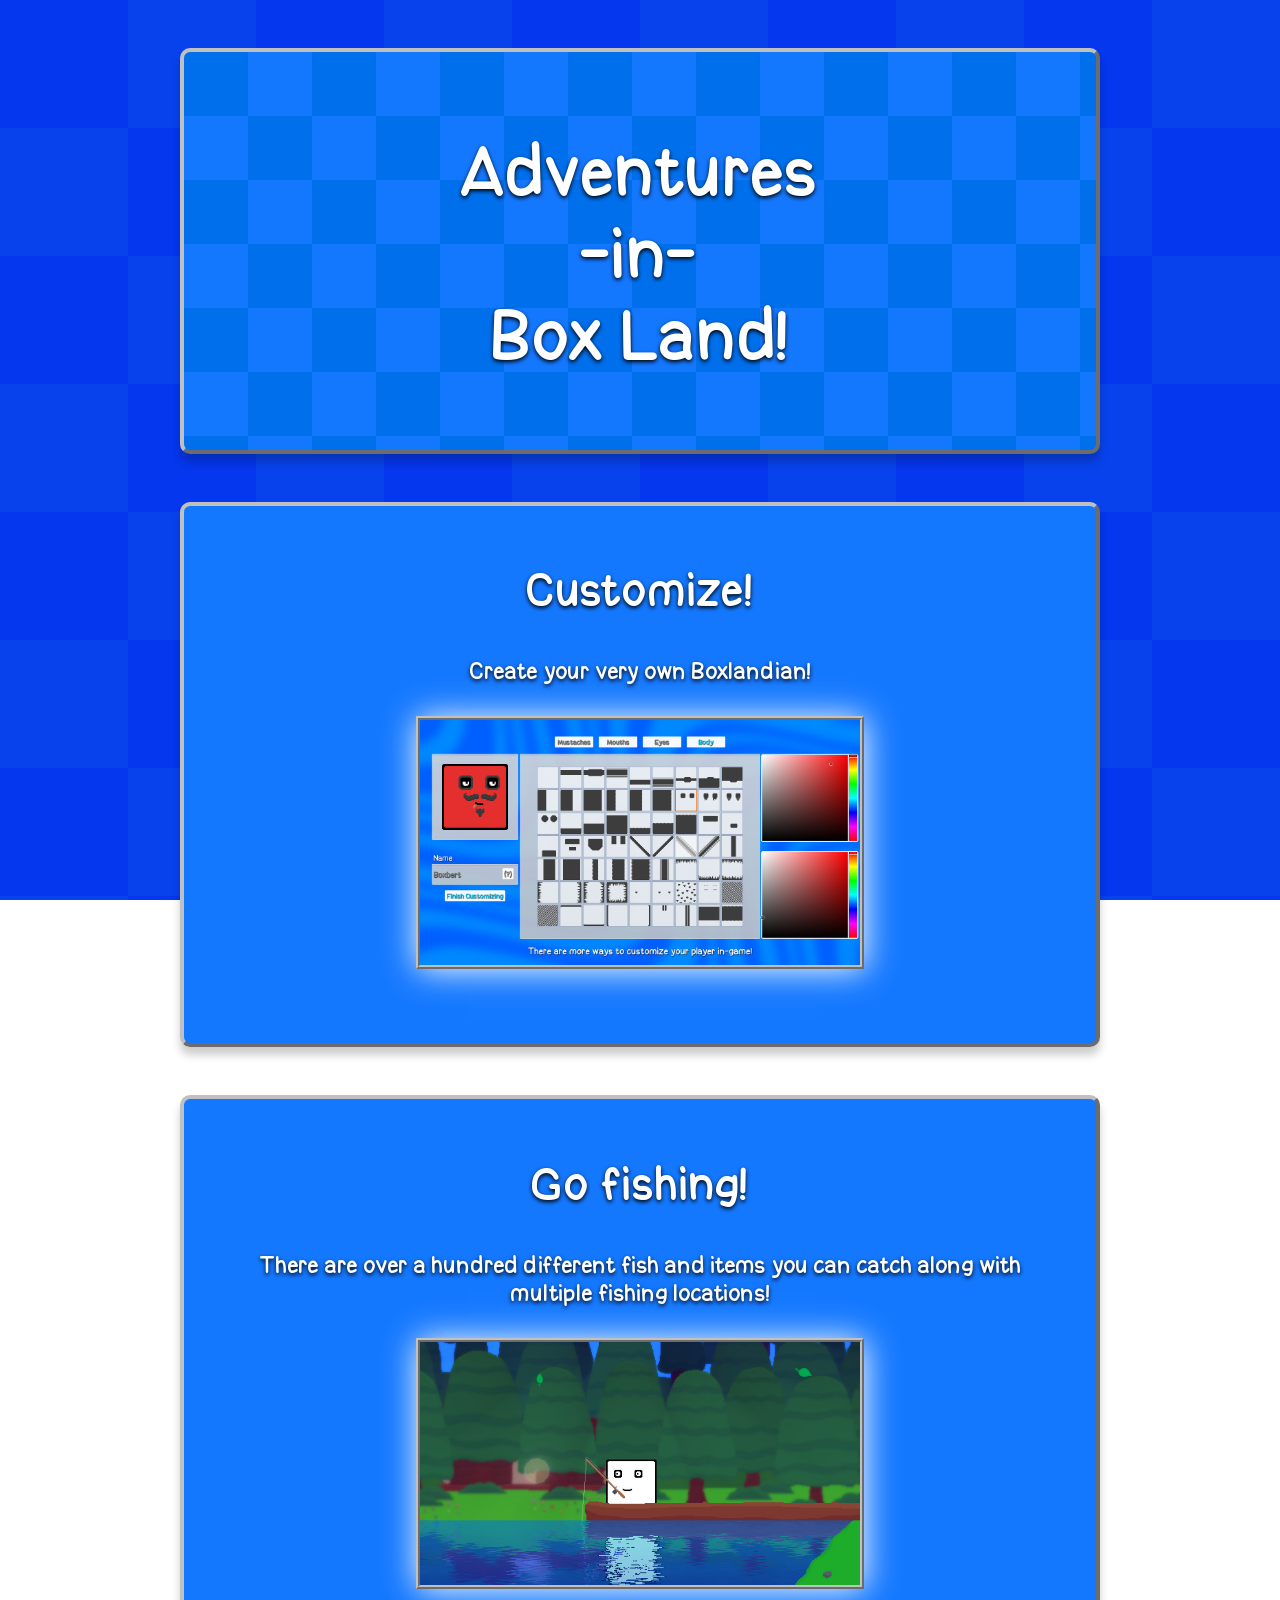
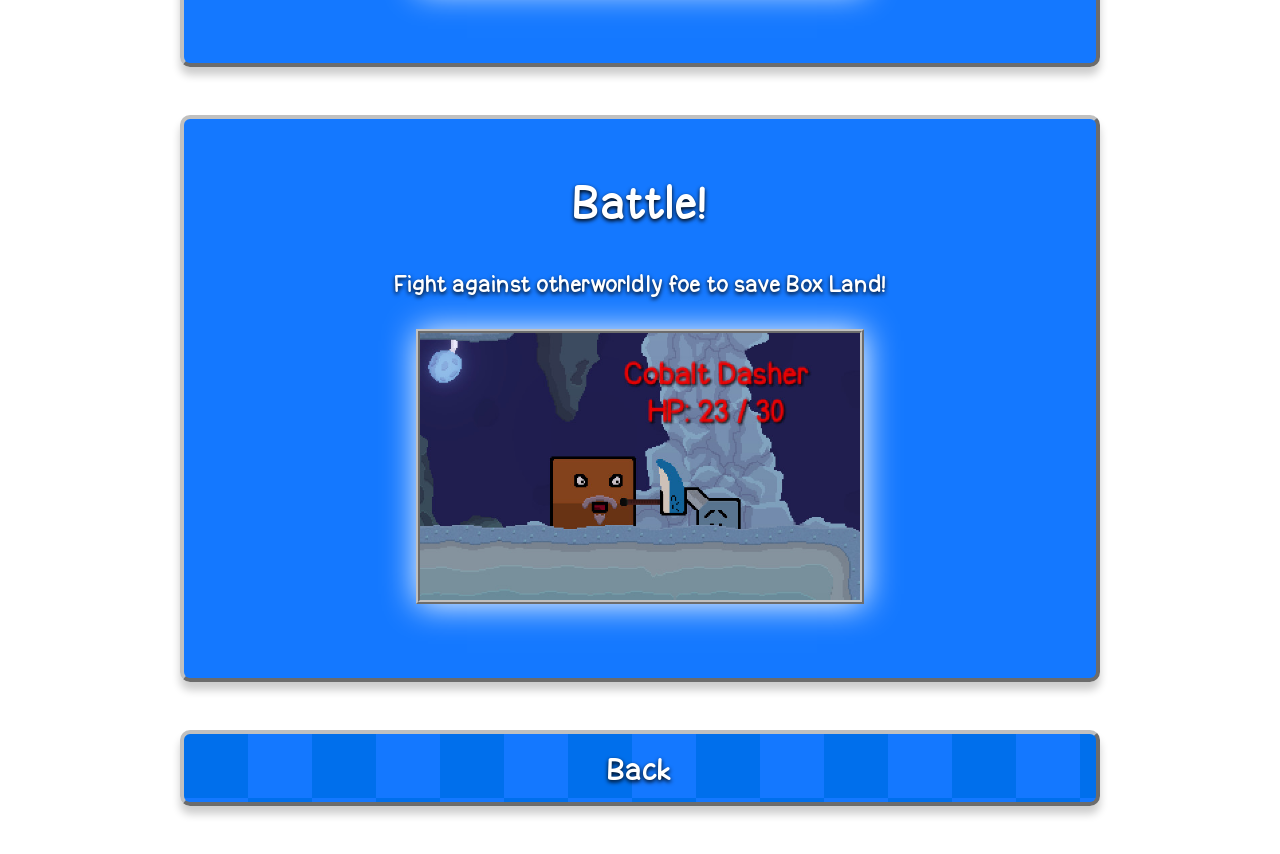
==== adventuresinboxland.html @ 68fc16ca "Initial game preview" ====
<!DOCTYPE html>
<html lang="en">

<head>
<meta charset="UTF-8">
<meta name="viewport" content="width=device-width, initial-scale=1.0">
<title>Adventures in Box Land!</title>
<link rel="stylesheet" href="css/styles.css">

</head>

<body>
<main>

<!-- Main header section -->
<section class="headerbox">
<h1>Adventures<br>-in-<br>Box Land!</h1>
</section>

<!-- List of features -->
<section class="gamebox">
<h2>Customize!</h2>
<h4>Create your very own Boxlandian!</h4>
<div class="align_center">
<img src="images/customize.jpg">
</div><br><br><br>
</section>

<section class="gamebox">
<h2>Go fishing!</h2>
<h4>There are over a hundred different fish and items you can catch along with multiple fishing locations!</h4>
<div class="align_center">
<img src="images/fishing.jpg">
</div><br><br><br>
</section>

<section class="gamebox">
<h2>Battle!</h2>
<h4>Fight against otherworldly foe to save Box Land!</h4>
<div class="align_center">
<img src="images/battle.jpg">
</div><br><br><br>
</section>

<section class="headerbox">
<a class="biglink" href="index.html">Back</a>
</section>

</main>
</body>

</html>
---- css/styles.css ----
@font-face {
    font-family: beKind;
    src: url(../css/bekind.otf);
    font-weight: bold;
}

html {
    background-image: url(../images/bg.png);
    display: table;
    margin: auto;
    background-attachment: fixed;
}

body {
    display: table-cell;
    vertical-align: middle;
}

.headerbox {
    background-image: url(../images/bg2.png);
    border: 4px silver outset;
    border-radius: 10px;
    padding: 1em;
    margin: 3em;
    max-width: 55em;
    box-shadow: 0px 8px 8px rgba(0, 0, 0, 0.2);
    text-align: center;
}

.gamebox {
    background-image: url(../images/bg3.png);
    border: 4px silver outset;
    border-radius: 10px;
    padding: 1em;
    margin: 3em;
    max-width: 55em;
    box-shadow: 0px 8px 8px rgba(0, 0, 0, 0.2);
}

a.biglink,
a.biglink:visited {
  font-size: 2em;
  text-shadow: 0px 2px 4px black;
  transition-duration: 0.4s;
  text-align: center;
  text-decoration: none;
  font-family: beKind;
  color: white;
}

a.biglink:hover {
  text-shadow: 0px 2px 4px white;
  transition-duration: 0.4s;
  text-decoration: none;
}

.align_center {
    text-align: center;
}

header {
    background-image: url(../images/bg2.png);
    min-height: 15em;
    border: 4px silver ridge;
    padding: 1em;
    margin: 3em;
    max-width: 50em;
    box-shadow: 464px 1px 2em grey;
}

img {
    display: inline-block;
    border: 4px silver ridge;
    width: 50%;
    box-shadow: 1px 1px 2em white;
    transition-duration: 0.4s;
}
img:hover {
    box-shadow: 1px 1px 3em white;
    transition-duration: 0.4s;
}

h1 {
  font-size: 4.5em;
  text-shadow: 0px 2px 4px black;
}

h2 {
  font-size: 3em;
  text-shadow: 0px 2px 2px black;
}

h3 {
  font-size: 2em;
  text-shadow: 0px 2px 2px black;
}

h4 {
  font-size: 1.5em;
  text-shadow: 0px 2px 2px black;
}

h1,
h2,
h3,
h4,
p,
ul,
li {
    color: white;
    text-align: center;
    text-shadow: 0px 2px 4px black;
    padding-left: 2em;
    padding-right: 2em;
}

p {
    margin-left: 12em;
    margin-right: 12em;
}

.nav {

    list-style: outside;
    display: inline;
    padding: 2px;
    transition-duration: 0.4s;
}

h1, h2, h3, h4 {
    font-family: beKind;
}

header,
section {
    max-width: 90em;
    min-width: 45em;
}
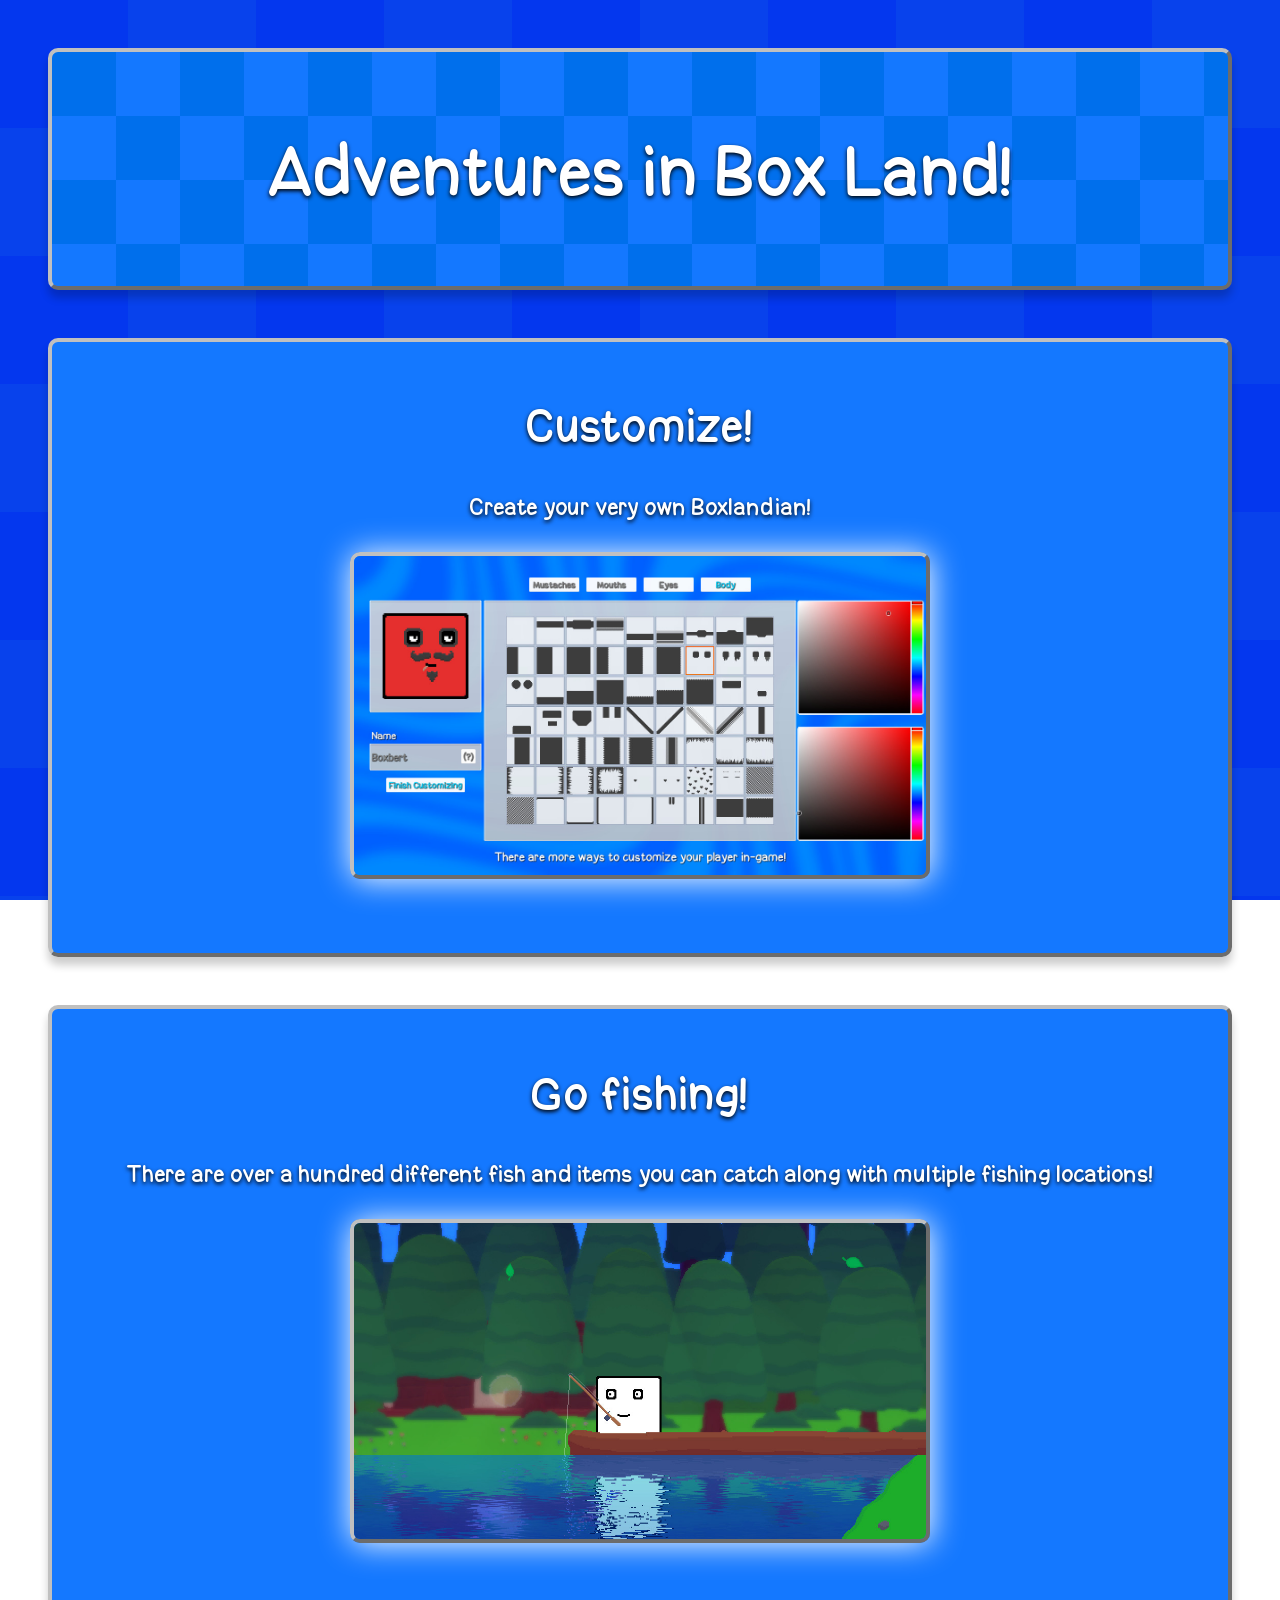
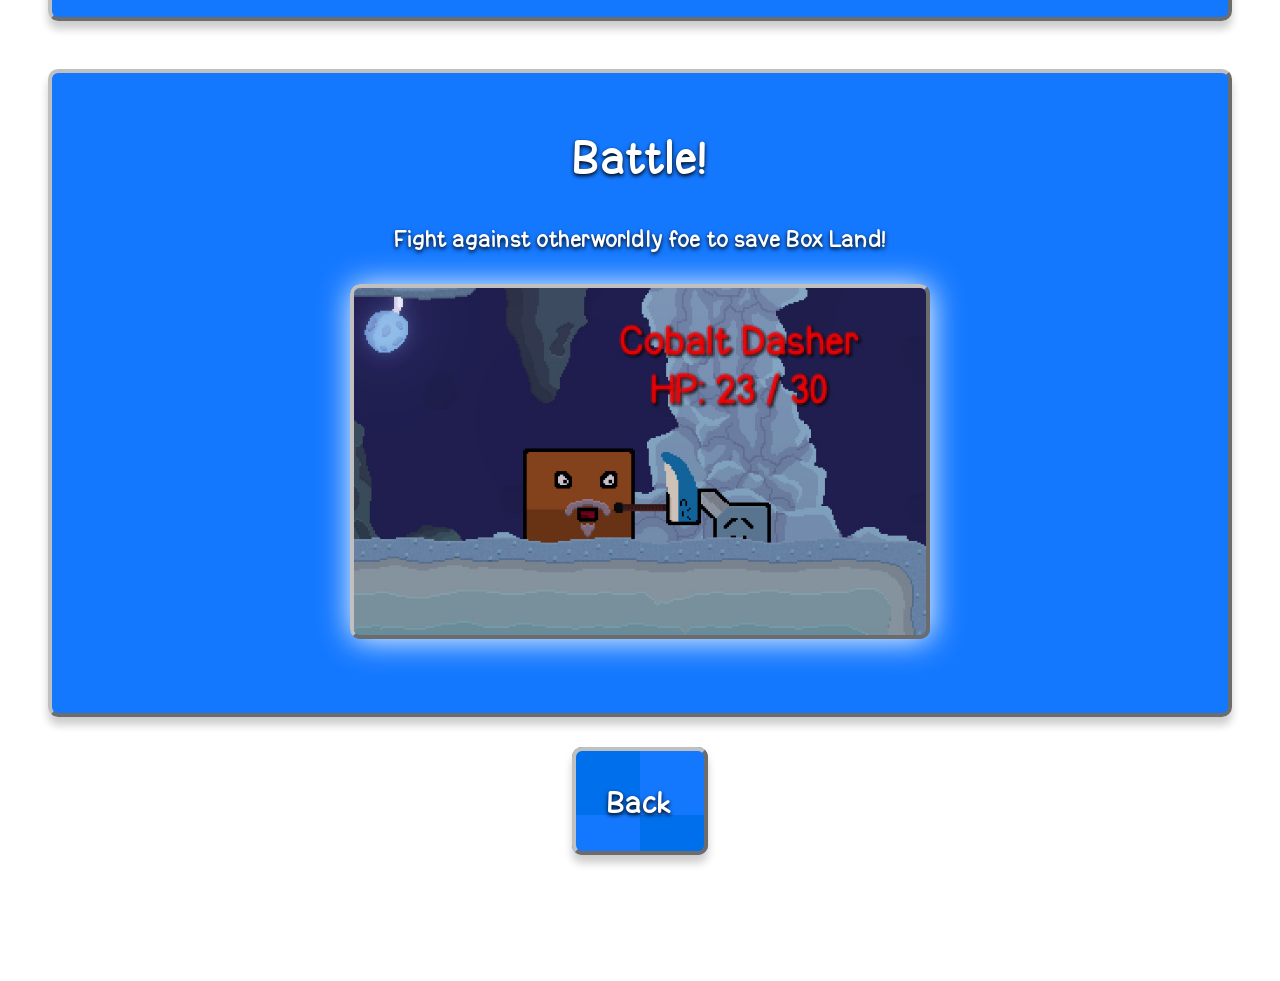
==== commit 6bf2dc96: "Cleanup" ====
--- a/adventuresinboxland.html
+++ b/adventuresinboxland.html
@@ -14,7 +14,7 @@
 
 <!-- Main header section -->
 <section class="headerbox">
-<h1>Adventures<br>-in-<br>Box Land!</h1>
+<h1>Adventures in Box Land!</h1>
 </section>
 
 <!-- List of features -->
@@ -42,9 +42,9 @@
 </div><br><br><br>
 </section>
 
-<section class="headerbox">
+<br><div class="align_center">
 <a class="biglink" href="index.html">Back</a>
-</section>
+</div><br><br><br><br><br><br><br><br><br>
 
 </main>
 </body>
--- a/css/styles.css
+++ b/css/styles.css
@@ -22,7 +22,6 @@
     border-radius: 10px;
     padding: 1em;
     margin: 3em;
-    max-width: 55em;
     box-shadow: 0px 8px 8px rgba(0, 0, 0, 0.2);
     text-align: center;
 }
@@ -33,12 +32,17 @@
     border-radius: 10px;
     padding: 1em;
     margin: 3em;
-    max-width: 55em;
     box-shadow: 0px 8px 8px rgba(0, 0, 0, 0.2);
 }
 
 a.biglink,
 a.biglink:visited {
+  background-image: url(../images/bg2.png);
+  border: 4px silver outset;
+  border-radius: 10px;
+  padding: 1em;
+  margin: 3em;
+  box-shadow: 0px 8px 8px rgba(0, 0, 0, 0.2);
   font-size: 2em;
   text-shadow: 0px 2px 4px black;
   transition-duration: 0.4s;
@@ -50,27 +54,20 @@
 
 a.biglink:hover {
   text-shadow: 0px 2px 4px white;
-  transition-duration: 0.4s;
+  border: 4px white inset;
+  transition-duration: 0.6s;
   text-decoration: none;
+  box-shadow: 0px 8px 24px rgba(255, 255, 255, 0.2);
 }
 
 .align_center {
     text-align: center;
 }
 
-header {
-    background-image: url(../images/bg2.png);
-    min-height: 15em;
-    border: 4px silver ridge;
-    padding: 1em;
-    margin: 3em;
-    max-width: 50em;
-    box-shadow: 464px 1px 2em grey;
-}
-
 img {
     display: inline-block;
-    border: 4px silver ridge;
+    border: 4px silver outset;
+    border-radius: 10px;
     width: 50%;
     box-shadow: 1px 1px 2em white;
     transition-duration: 0.4s;
@@ -119,20 +116,12 @@
     margin-right: 12em;
 }
 
-.nav {
-
-    list-style: outside;
-    display: inline;
-    padding: 2px;
-    transition-duration: 0.4s;
-}
-
 h1, h2, h3, h4 {
     font-family: beKind;
 }
 
 header,
 section {
-    max-width: 90em;
+    max-width: 75em;
     min-width: 45em;
 }
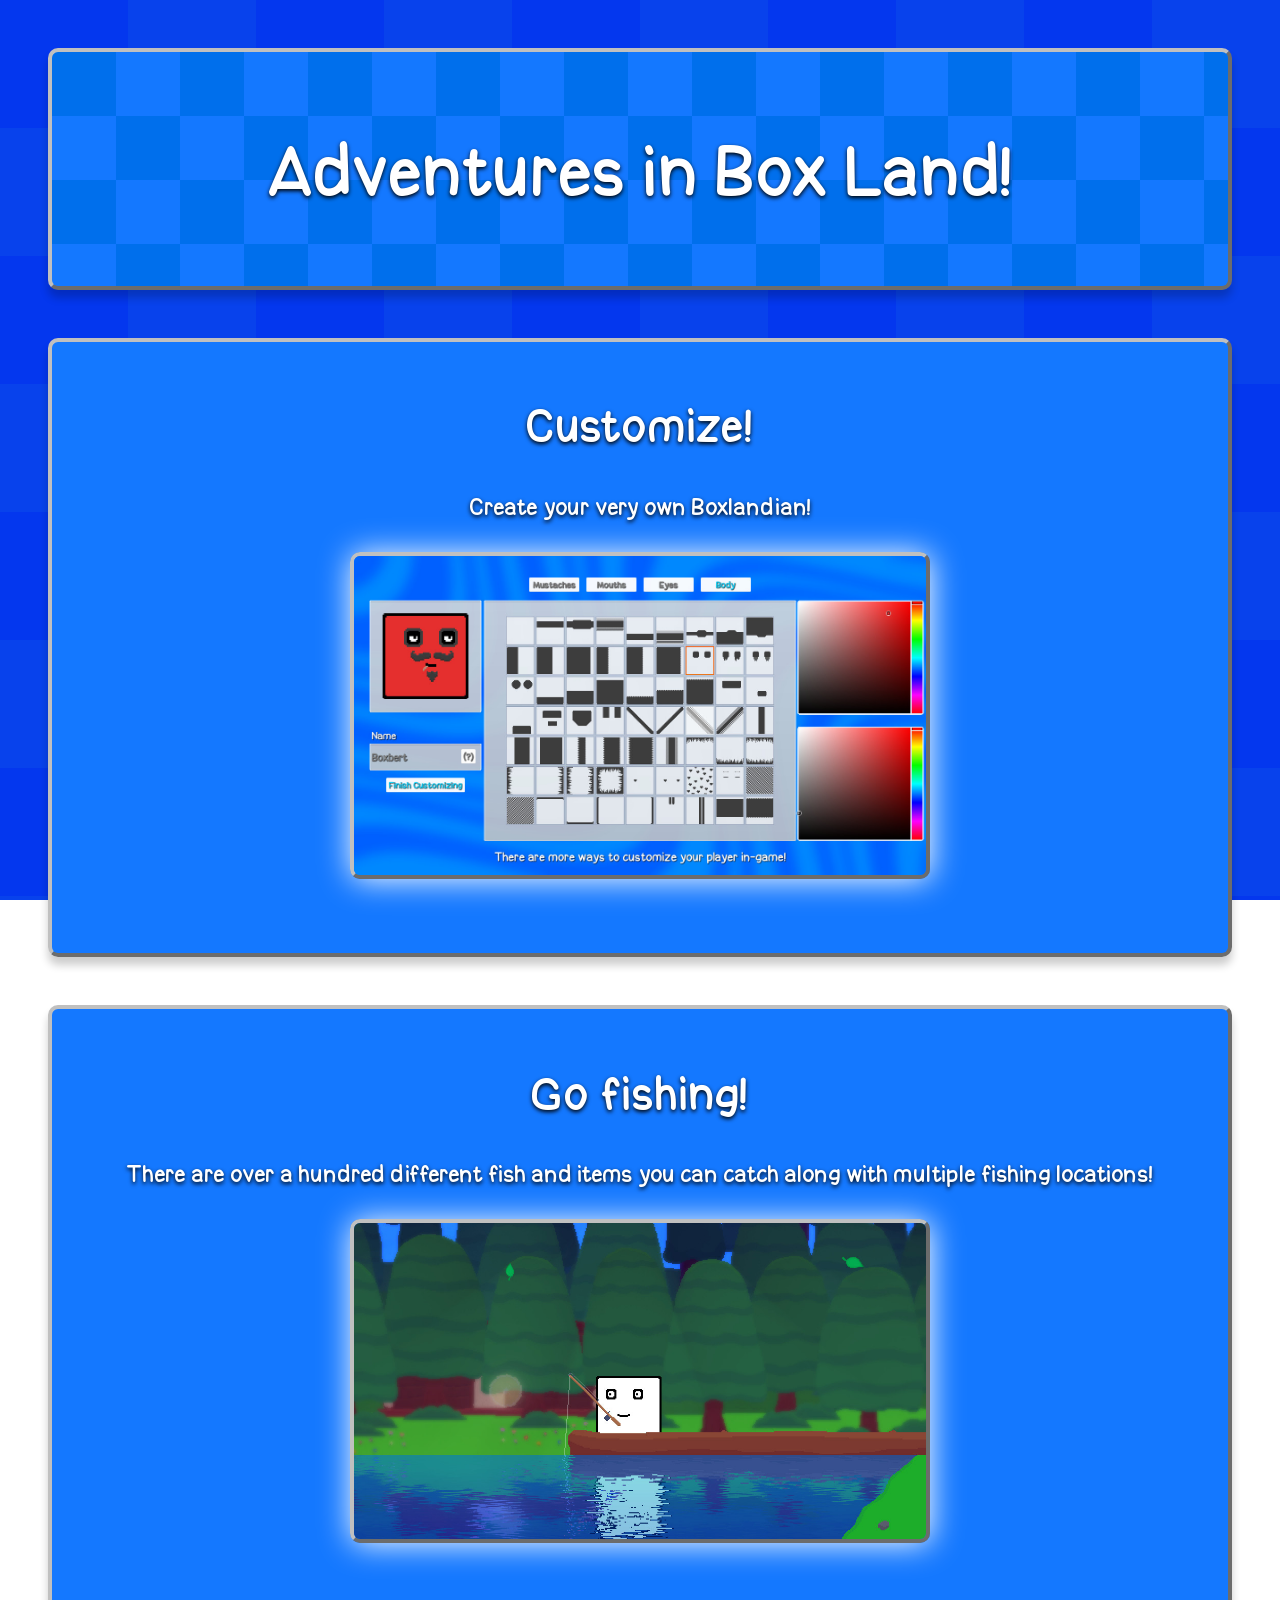
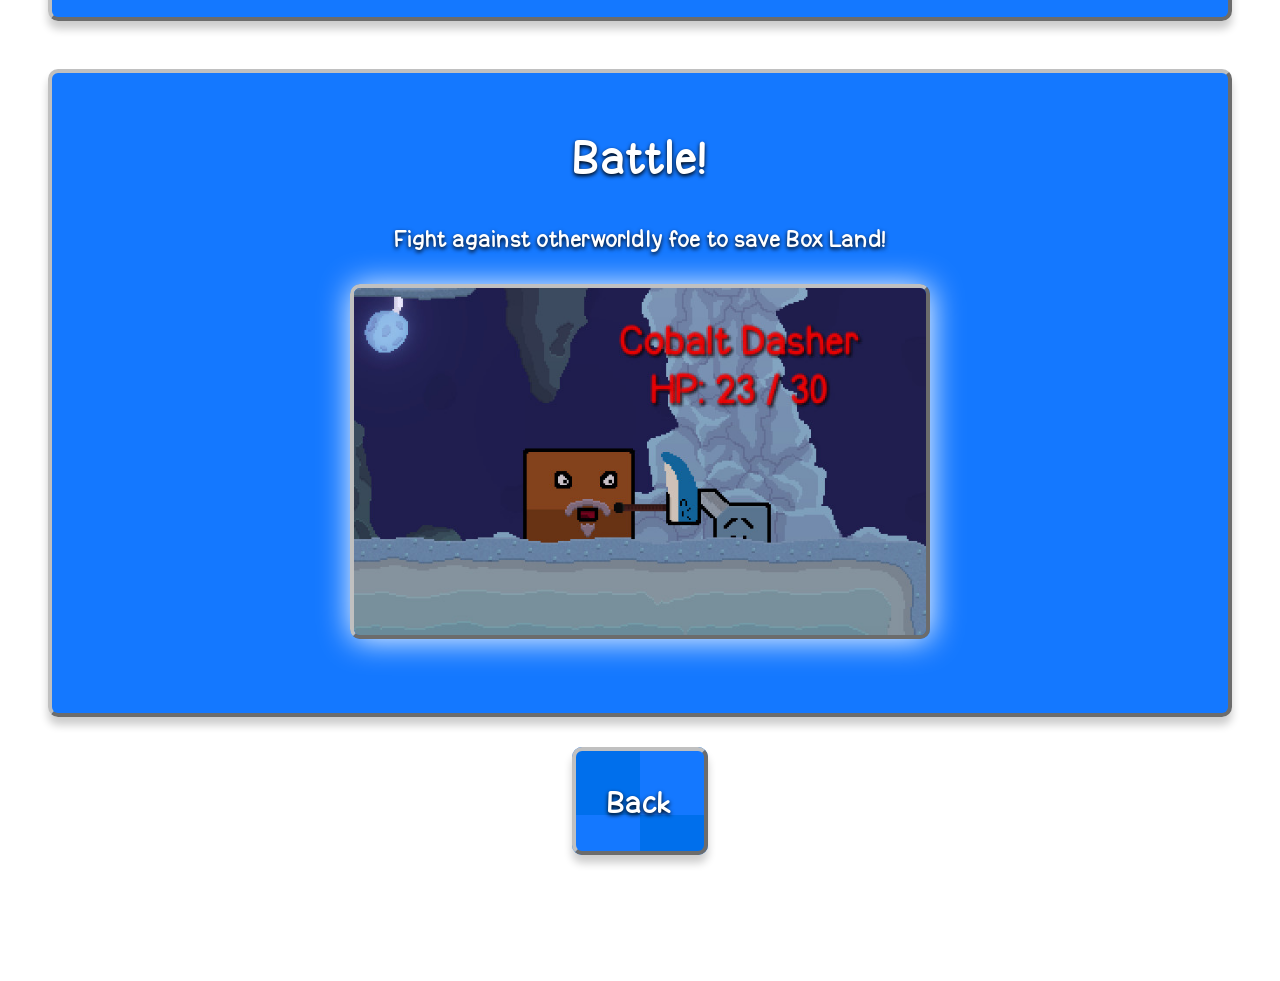
==== commit d0841dd6: "Add expanding image previews and fancy tilt effect" ====
--- a/adventuresinboxland.html
+++ b/adventuresinboxland.html
@@ -4,6 +4,7 @@
 <head>
 <meta charset="UTF-8">
 <meta name="viewport" content="width=device-width, initial-scale=1.0">
+<link rel="icon" type="image/x-icon" href="images/favicon.ico">
 <title>Adventures in Box Land!</title>
 <link rel="stylesheet" href="css/styles.css">
 
@@ -22,7 +23,7 @@
 <h2>Customize!</h2>
 <h4>Create your very own Boxlandian!</h4>
 <div class="align_center">
-<img src="images/customize.jpg">
+<img class="expandable-image tilt-image" src="images/customize.jpg">
 </div><br><br><br>
 </section>
 
@@ -30,7 +31,7 @@
 <h2>Go fishing!</h2>
 <h4>There are over a hundred different fish and items you can catch along with multiple fishing locations!</h4>
 <div class="align_center">
-<img src="images/fishing.jpg">
+<img class="expandable-image tilt-image" src="images/fishing.jpg">
 </div><br><br><br>
 </section>
 
@@ -38,7 +39,7 @@
 <h2>Battle!</h2>
 <h4>Fight against otherworldly foe to save Box Land!</h4>
 <div class="align_center">
-<img src="images/battle.jpg">
+<img class="expandable-image tilt-image" src="images/battle.jpg">
 </div><br><br><br>
 </section>
 
@@ -47,6 +48,15 @@
 </div><br><br><br><br><br><br><br><br><br>
 
 </main>
+
+
+<!-- Image popup for click-to-expand images -->
+<div id="imagePopup" class="image-popup" onclick="closeImage()">
+<span class="close-popup">&times;</span>
+<img id="popupImage" src="" alt="Expanded image">
+</div>
+
+<script src="js/image-popup.js"></script>
 </body>
 
 </html>
--- a/css/styles.css
+++ b/css/styles.css
@@ -70,11 +70,10 @@
     border-radius: 10px;
     width: 50%;
     box-shadow: 1px 1px 2em white;
-    transition-duration: 0.4s;
+    transition-duration: 0.25s;
 }
 img:hover {
-    box-shadow: 1px 1px 3em white;
-    transition-duration: 0.4s;
+    box-shadow: 1px 1px 2em white;
 }
 
 h1 {
@@ -125,3 +124,51 @@
     max-width: 75em;
     min-width: 45em;
 }
+
+/* Click-to-expand image popup */
+.tilt-image {
+    transform-style: preserve-3d;
+    will-change: transform;
+}
+
+.expandable-image {
+    cursor: zoom-in;
+}
+
+.image-popup {
+    display: none;
+    position: fixed;
+    z-index: 9999;
+    inset: 0;
+    background-color: rgba(0, 0, 0, 0.85);
+
+    justify-content: center;
+    align-items: center;
+    padding: 20px;
+}
+
+.image-popup.active {
+    display: flex;
+}
+
+.image-popup img {
+    width: auto;
+    max-width: 95vw;
+    max-height: 90vh;
+    object-fit: contain;
+    cursor: zoom-out;
+    border: 4px silver outset;
+    border-radius: 10px;
+    box-shadow: 1px 1px 3em white;
+}
+
+.close-popup {
+    position: fixed;
+    top: 15px;
+    right: 25px;
+    color: white;
+    font-size: 42px;
+    font-weight: bold;
+    line-height: 1;
+    cursor: pointer;
+}
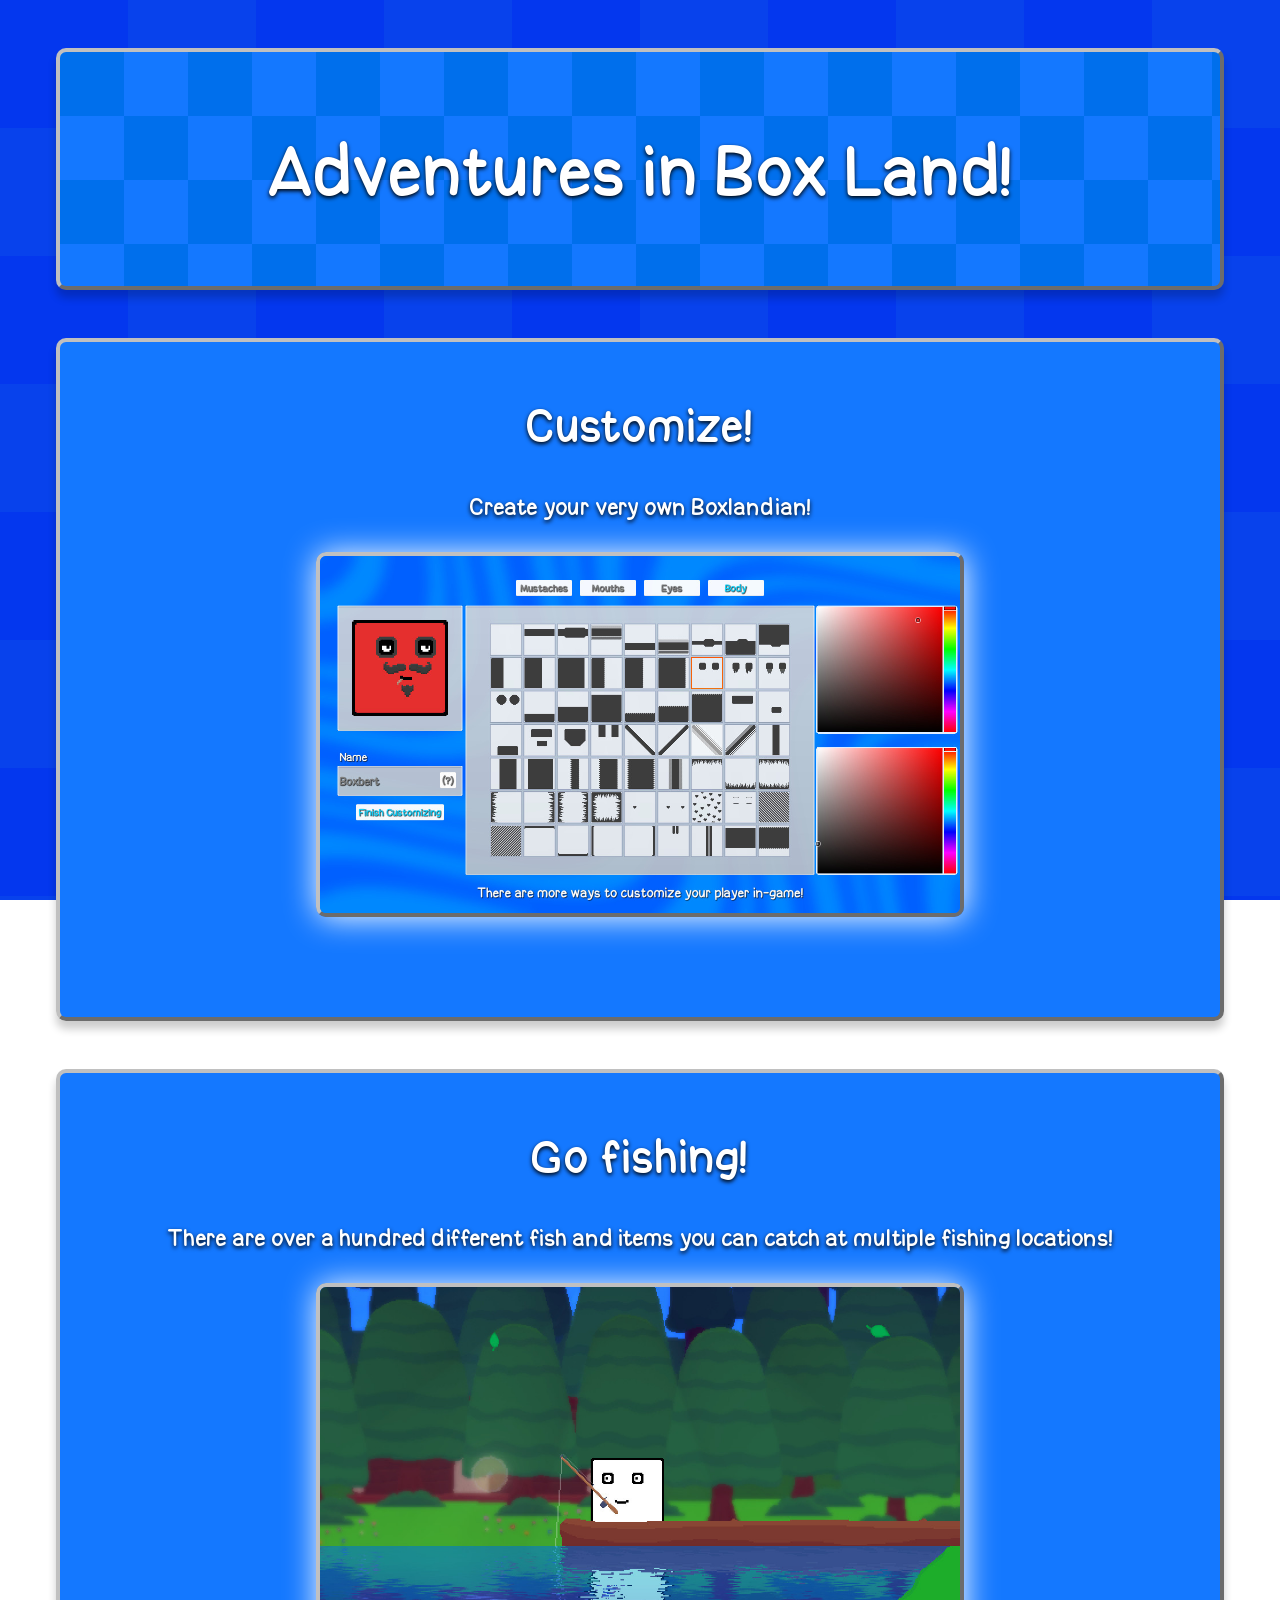
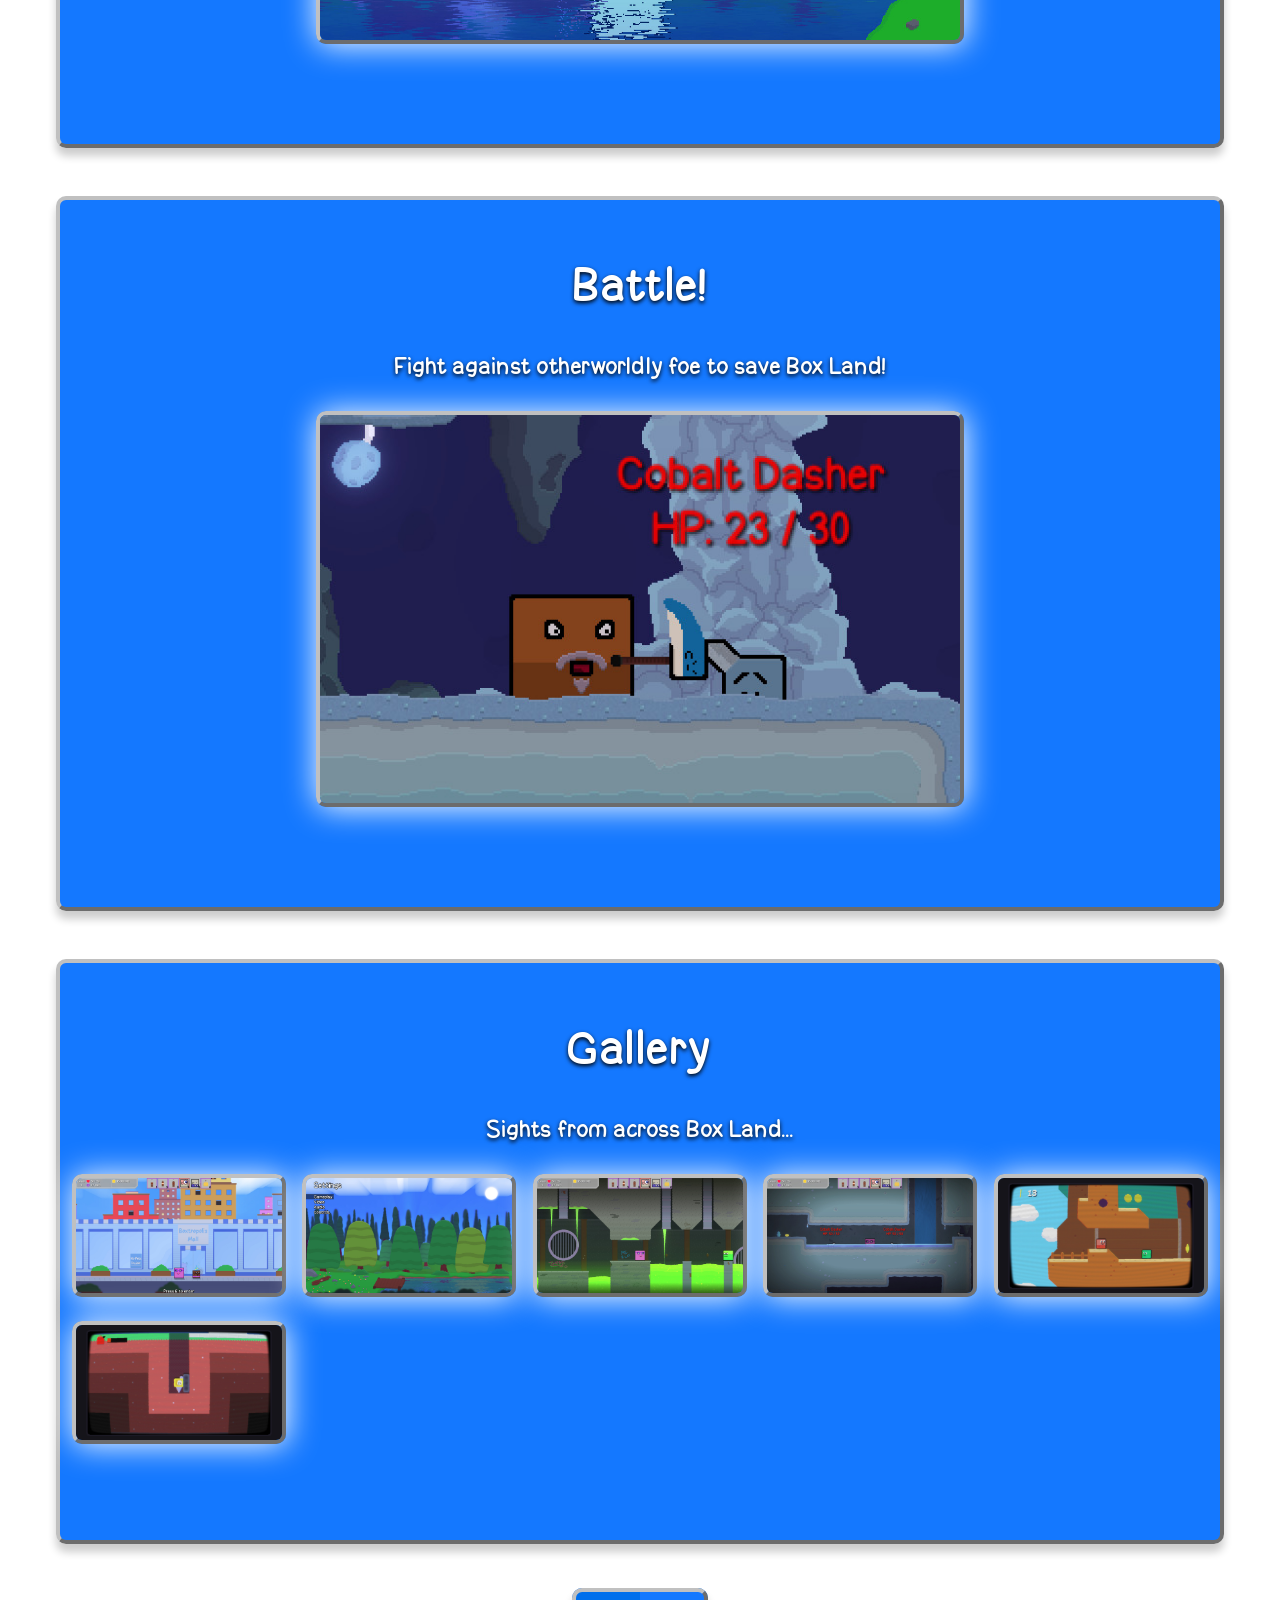
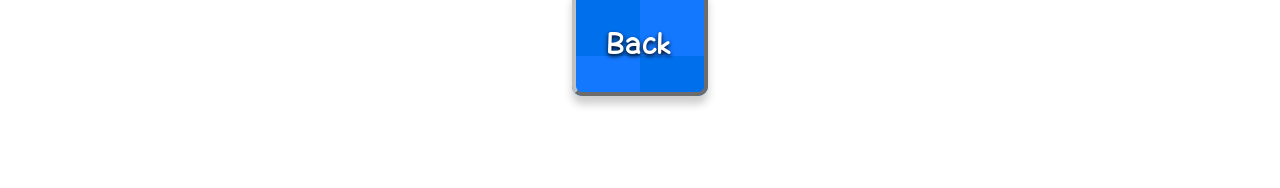
==== commit 00f0363d: "Add image gallery, clean up messy breaks used as padding" ====
--- a/adventuresinboxland.html
+++ b/adventuresinboxland.html
@@ -24,15 +24,15 @@
 <h4>Create your very own Boxlandian!</h4>
 <div class="align_center">
 <img class="expandable-image tilt-image" src="images/customize.jpg">
-</div><br><br><br>
+</div>
 </section>
 
 <section class="gamebox">
 <h2>Go fishing!</h2>
-<h4>There are over a hundred different fish and items you can catch along with multiple fishing locations!</h4>
+<h4>There are over a hundred different fish and items you can catch at multiple fishing locations!</h4>
 <div class="align_center">
 <img class="expandable-image tilt-image" src="images/fishing.jpg">
-</div><br><br><br>
+</div>
 </section>
 
 <section class="gamebox">
@@ -40,12 +40,24 @@
 <h4>Fight against otherworldly foe to save Box Land!</h4>
 <div class="align_center">
 <img class="expandable-image tilt-image" src="images/battle.jpg">
-</div><br><br><br>
+</div>
 </section>
 
-<br><div class="align_center">
+<section class="gamebox">
+<h2>Gallery</h2>
+<h4>Sights from across Box Land...</h4>
+<div class="gallery">
+<img class="expandable-image tilt-image" src="images/gallery1.jpg">
+<img class="expandable-image tilt-image" src="images/gallery2.jpg">
+<img class="expandable-image tilt-image" src="images/gallery3.jpg">
+<img class="expandable-image tilt-image" src="images/gallery4.jpg">
+<img class="expandable-image tilt-image" src="images/gallery5.jpg">
+<img class="expandable-image tilt-image" src="images/gallery6.jpg">
+</div>
+</section>
+
+<div class="align_center bottom-link">
 <a class="biglink" href="index.html">Back</a>
-</div><br><br><br><br><br><br><br><br><br>
 
 </main>
 
--- a/css/styles.css
+++ b/css/styles.css
@@ -16,12 +16,27 @@
     vertical-align: middle;
 }
 
+.gallery {
+    display: grid;
+    grid-template-columns: repeat(auto-fit, minmax(180px, 1fr));
+    gap: 1.5em;
+    justify-items: center;
+    align-items: center;
+}
+
+.gallery img {
+    width: 100%;
+    max-width: 250px;
+    height: auto;
+}
+
 .headerbox {
     background-image: url(../images/bg2.png);
     border: 4px silver outset;
     border-radius: 10px;
     padding: 1em;
-    margin: 3em;
+    margin: 3em auto;
+    box-sizing: border-box;
     box-shadow: 0px 8px 8px rgba(0, 0, 0, 0.2);
     text-align: center;
 }
@@ -30,9 +45,15 @@
     background-image: url(../images/bg3.png);
     border: 4px silver outset;
     border-radius: 10px;
-    padding: 1em;
-    margin: 3em;
+    padding: 1em 1em 6em 1em;
+    margin: 3em auto;
+    box-sizing: border-box;
     box-shadow: 0px 8px 8px rgba(0, 0, 0, 0.2);
+}
+
+.bottom-link {
+    margin-top: 5em;
+    margin-bottom: 8em;
 }
 
 a.biglink,
@@ -68,7 +89,9 @@
     display: inline-block;
     border: 4px silver outset;
     border-radius: 10px;
-    width: 50%;
+    width: min(85%, 40em);
+    max-width: 100%;
+    height: auto;
     box-shadow: 1px 1px 2em white;
     transition-duration: 0.25s;
 }
@@ -77,22 +100,22 @@
 }
 
 h1 {
-  font-size: 4.5em;
+  font-size: clamp(2.5em, 8vw, 4.5em);
   text-shadow: 0px 2px 4px black;
 }
 
 h2 {
-  font-size: 3em;
+  font-size: clamp(2em, 6vw, 3em);
   text-shadow: 0px 2px 2px black;
 }
 
 h3 {
-  font-size: 2em;
+  font-size: clamp(1.7em, 5vw, 2em);
   text-shadow: 0px 2px 2px black;
 }
 
 h4 {
-  font-size: 1.5em;
+  font-size: clamp(1.1em, 4vw, 1.5em);
   text-shadow: 0px 2px 2px black;
 }
 
@@ -106,13 +129,14 @@
     color: white;
     text-align: center;
     text-shadow: 0px 2px 4px black;
-    padding-left: 2em;
-    padding-right: 2em;
+    padding-left: clamp(0.5em, 4vw, 2em);
+    padding-right: clamp(0.5em, 4vw, 2em);
 }
 
 p {
-    margin-left: 12em;
-    margin-right: 12em;
+    max-width: 45em;
+    margin-left: auto;
+    margin-right: auto;
 }
 
 h1, h2, h3, h4 {
@@ -122,7 +146,8 @@
 header,
 section {
     max-width: 75em;
-    min-width: 45em;
+    width: min(100% - 2em, 75em);
+    box-sizing: border-box;
 }
 
 /* Click-to-expand image popup */
@@ -136,7 +161,7 @@
 }
 
 .image-popup {
-    display: none;
+    display: flex;
     position: fixed;
     z-index: 9999;
     inset: 0;
@@ -145,10 +170,17 @@
     justify-content: center;
     align-items: center;
     padding: 20px;
+
+    opacity: 0;
+    visibility: hidden;
+    pointer-events: none;
+    transition: opacity 0.2s ease, visibility 0.2s ease;
 }
 
 .image-popup.active {
-    display: flex;
+    opacity: 1;
+    visibility: visible;
+    pointer-events: auto;
 }
 
 .image-popup img {
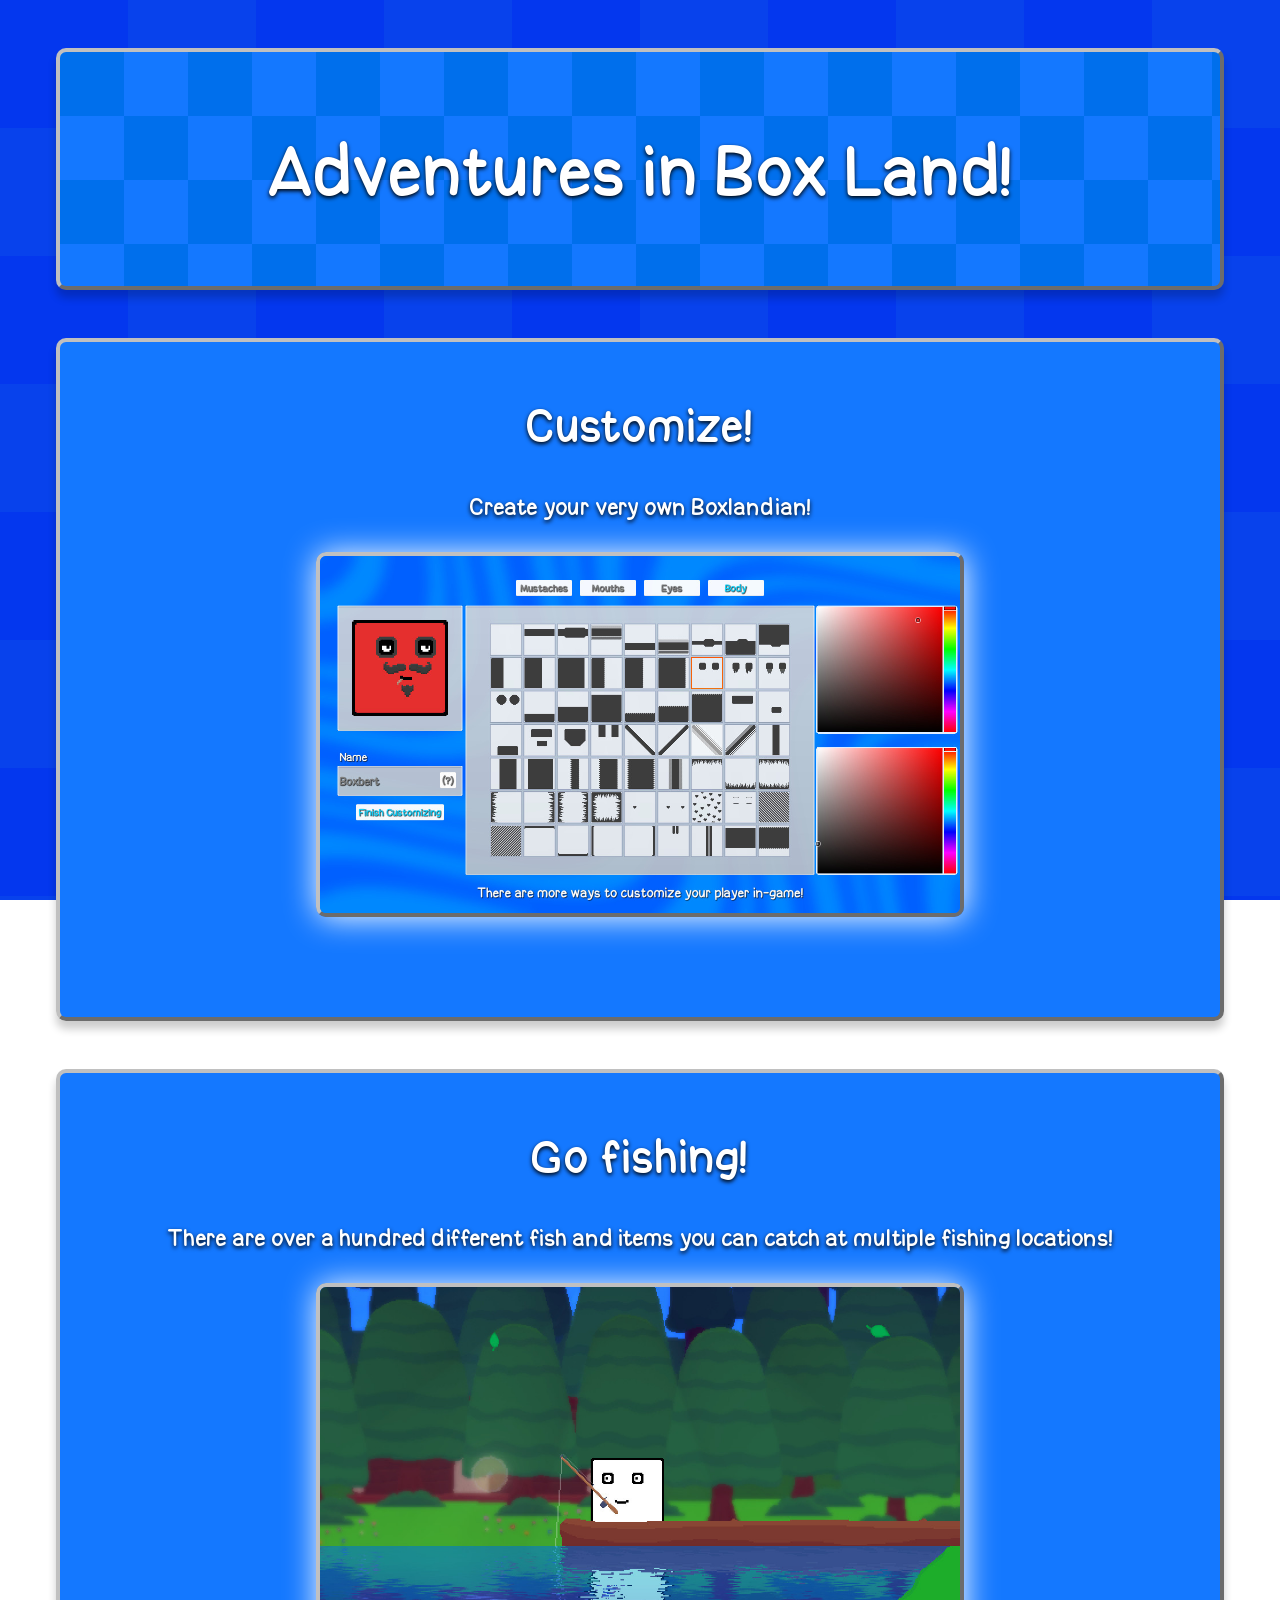
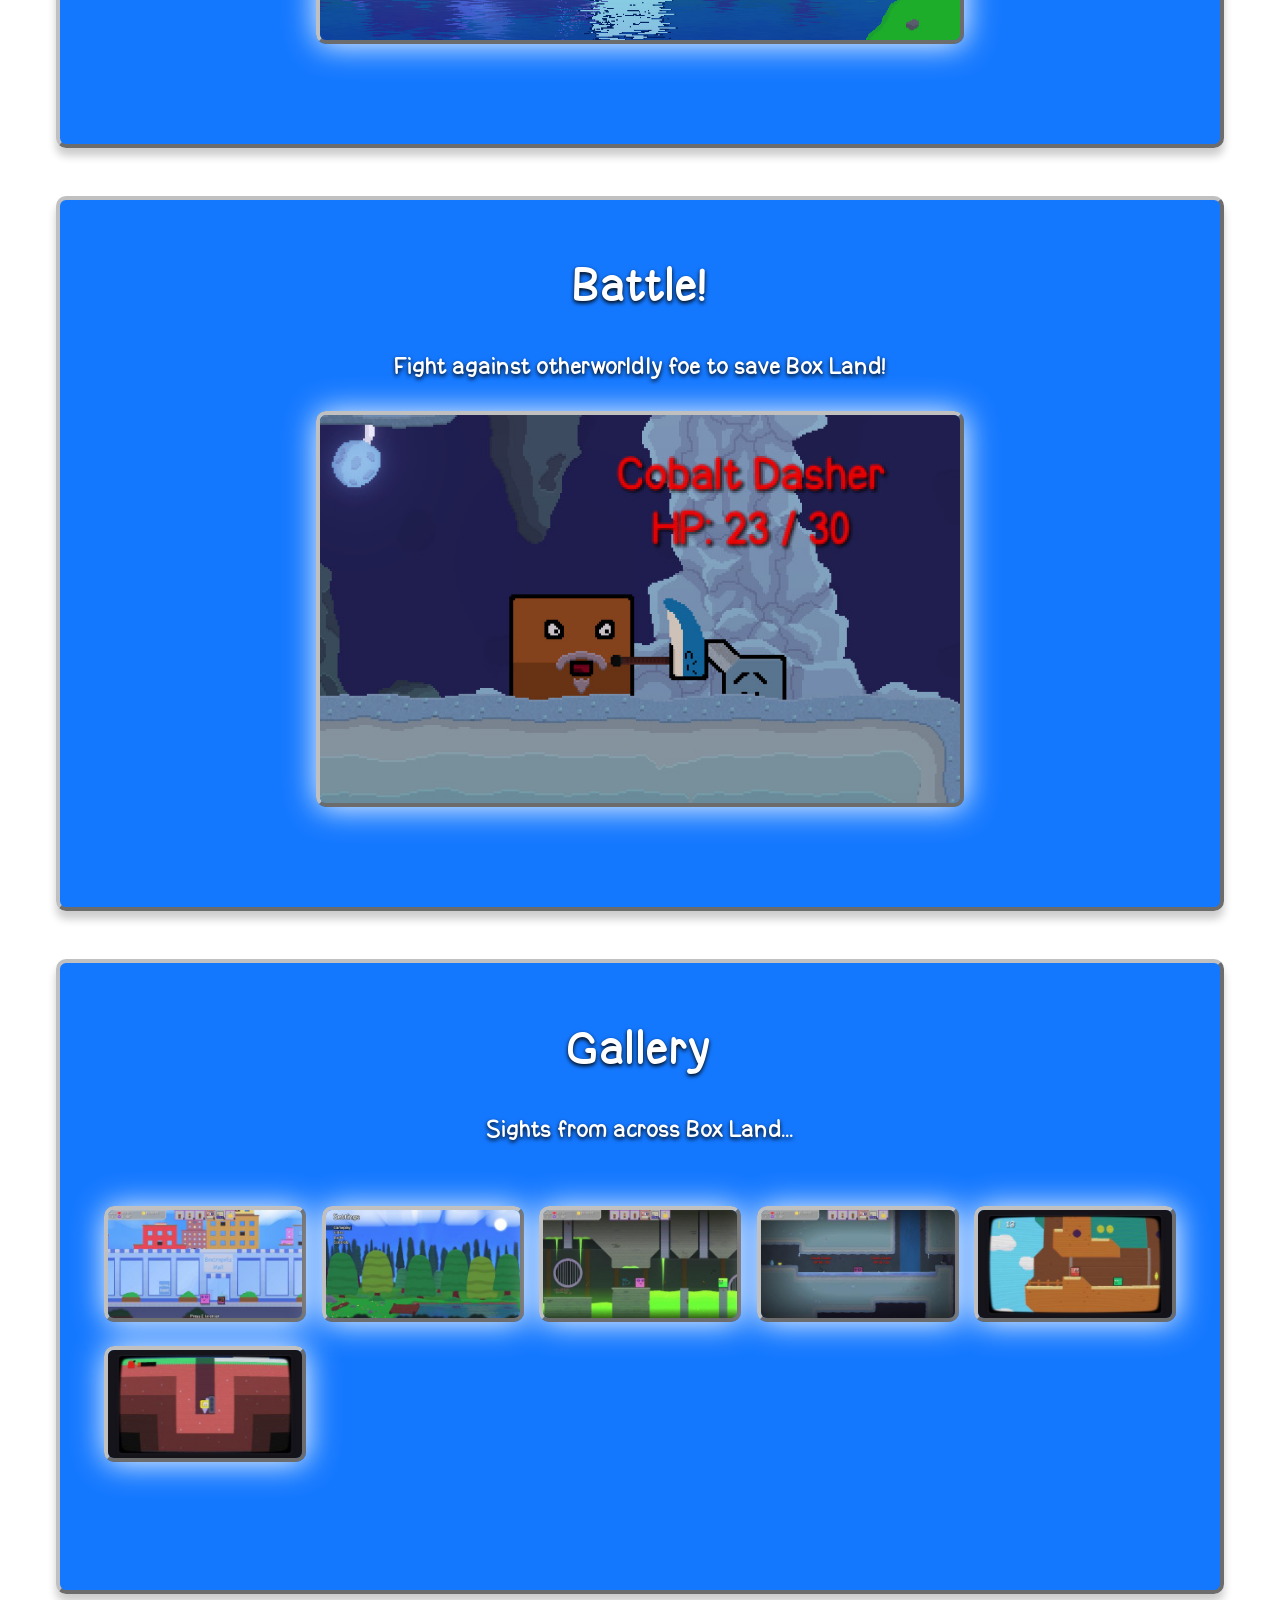
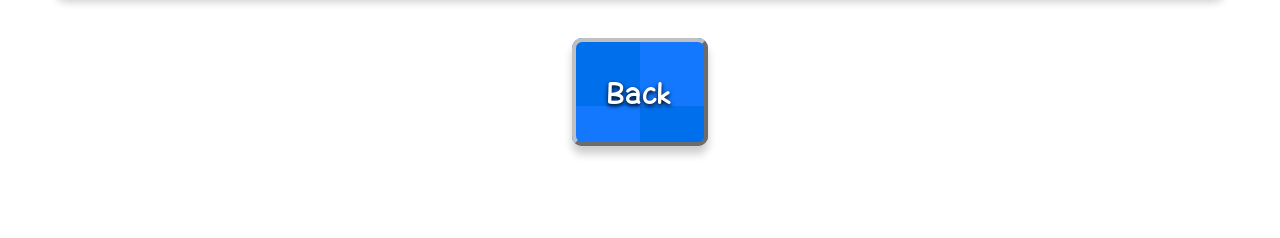
==== commit e05b8259: "Add thumbnails to prevent gallery from using too much bandwidth" ====
--- a/adventuresinboxland.html
+++ b/adventuresinboxland.html
@@ -47,12 +47,12 @@
 <h2>Gallery</h2>
 <h4>Sights from across Box Land...</h4>
 <div class="gallery">
-<img class="expandable-image tilt-image" src="images/gallery1.jpg">
-<img class="expandable-image tilt-image" src="images/gallery2.jpg">
-<img class="expandable-image tilt-image" src="images/gallery3.jpg">
-<img class="expandable-image tilt-image" src="images/gallery4.jpg">
-<img class="expandable-image tilt-image" src="images/gallery5.jpg">
-<img class="expandable-image tilt-image" src="images/gallery6.jpg">
+<img class="expandable-image tilt-image" src="images/thumbs/gallery1.jpg" data-full="images/gallery1.jpg">
+<img class="expandable-image tilt-image" src="images/thumbs/gallery2.jpg" data-full="images/gallery2.jpg">
+<img class="expandable-image tilt-image" src="images/thumbs/gallery3.jpg" data-full="images/gallery3.jpg">
+<img class="expandable-image tilt-image" src="images/thumbs/gallery4.jpg" data-full="images/gallery4.jpg">
+<img class="expandable-image tilt-image" src="images/thumbs/gallery5.jpg" data-full="images/gallery5.jpg">
+<img class="expandable-image tilt-image" src="images/thumbs/gallery6.jpg" data-full="images/gallery6.jpg">
 </div>
 </section>
 
--- a/css/styles.css
+++ b/css/styles.css
@@ -22,6 +22,8 @@
     gap: 1.5em;
     justify-items: center;
     align-items: center;
+    padding: 2em;
+    box-sizing: border-box;
 }
 
 .gallery img {
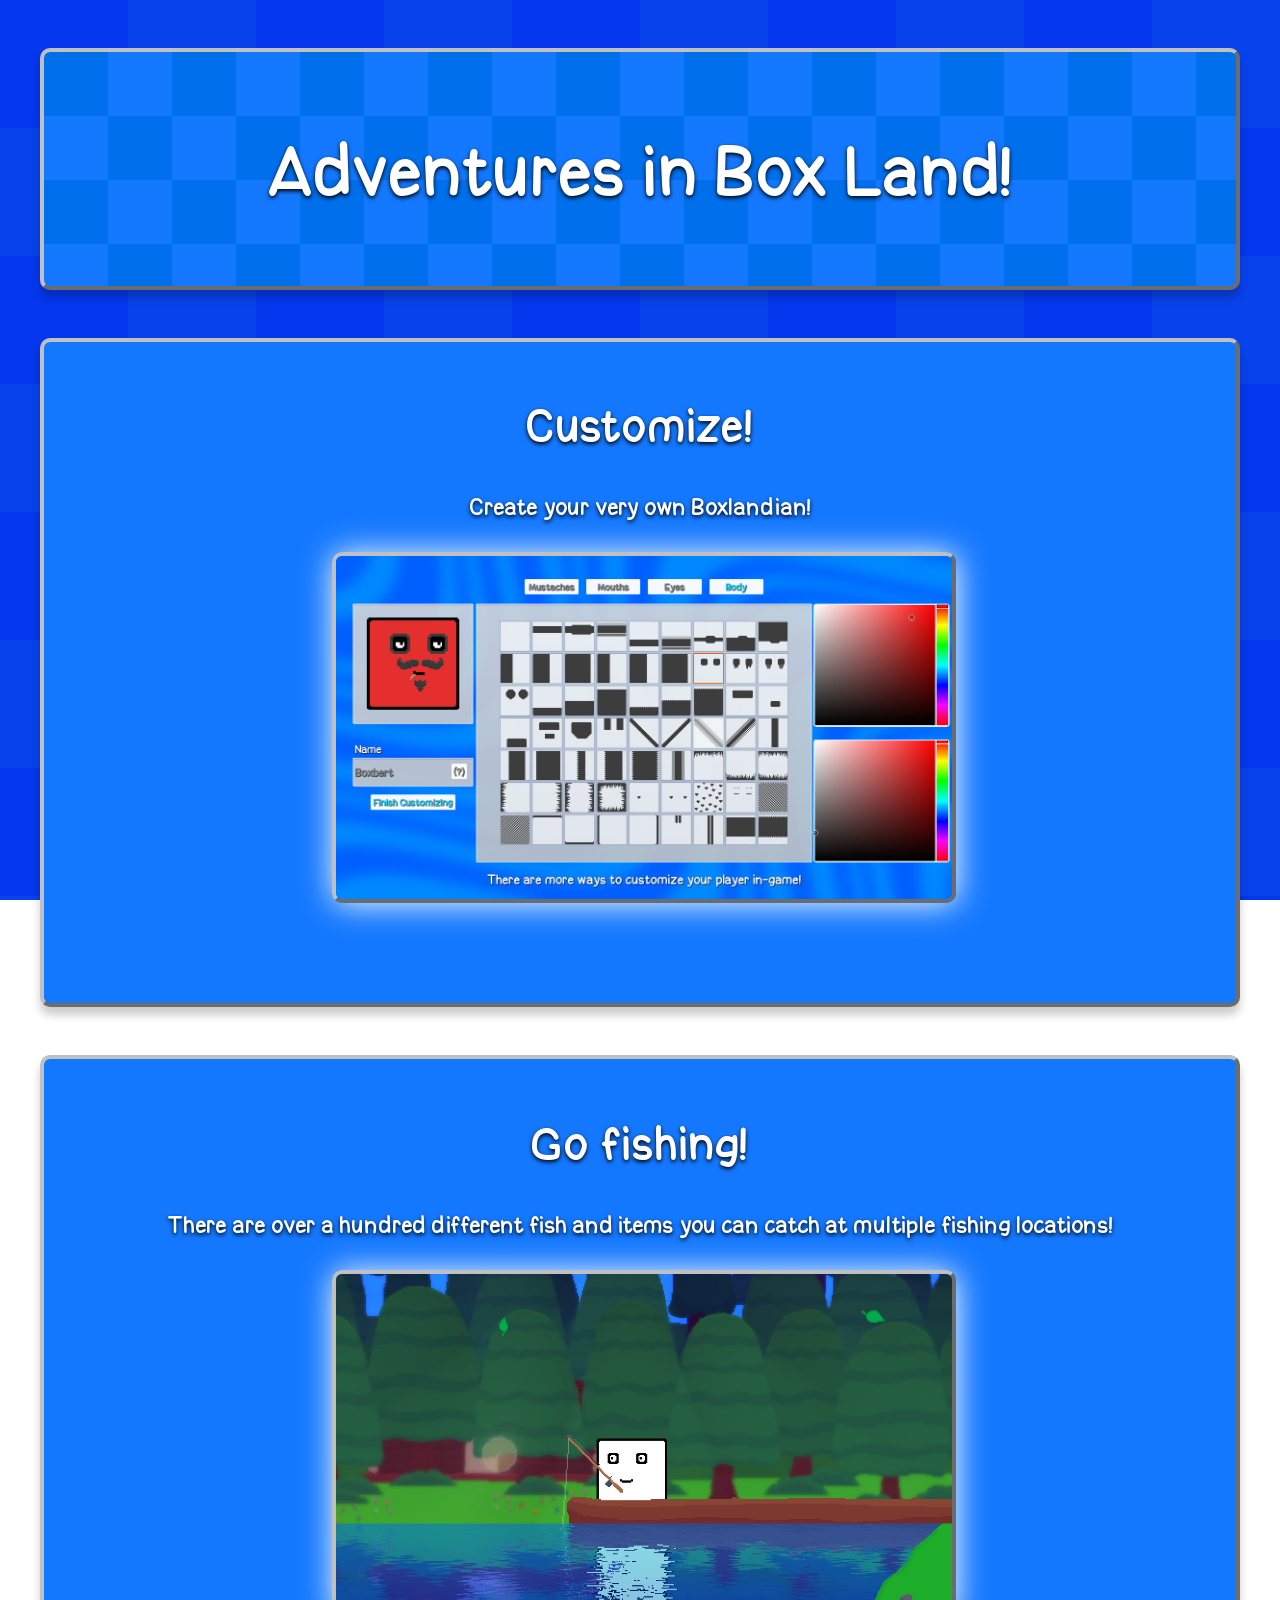
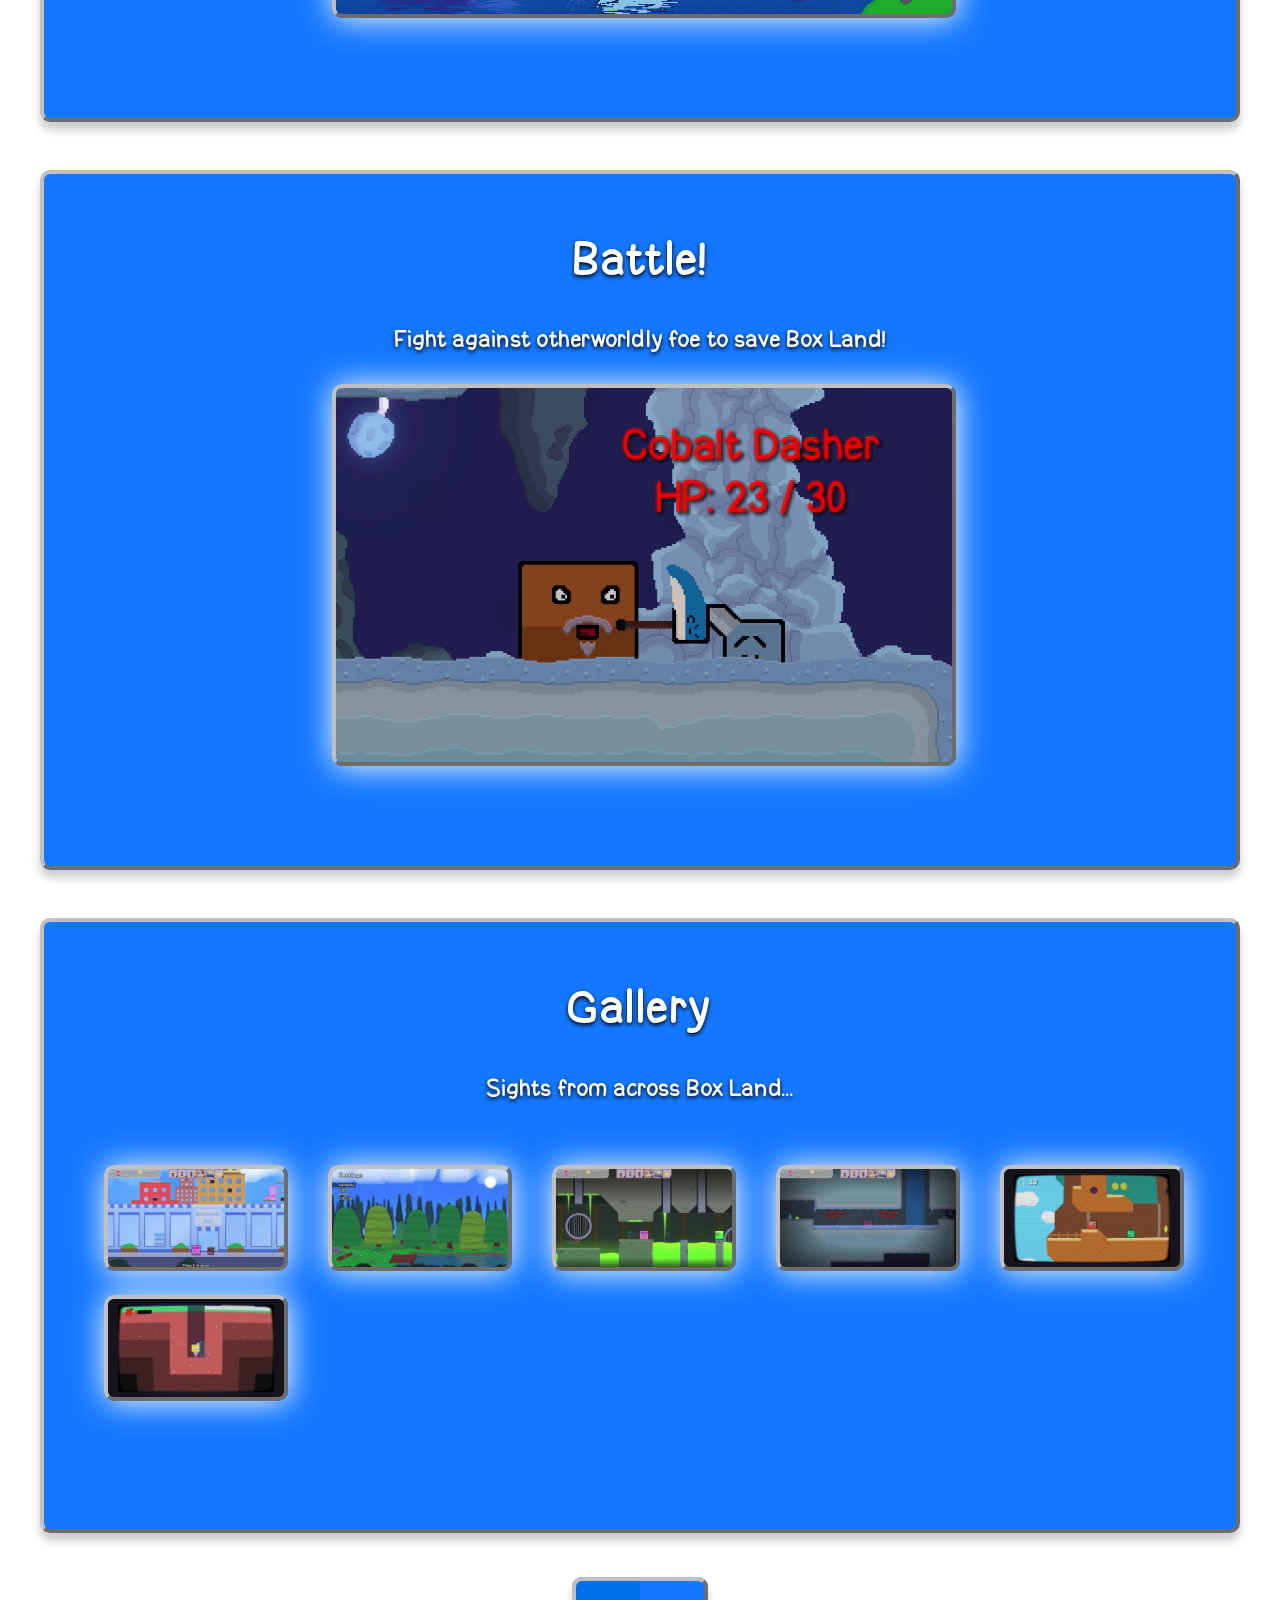
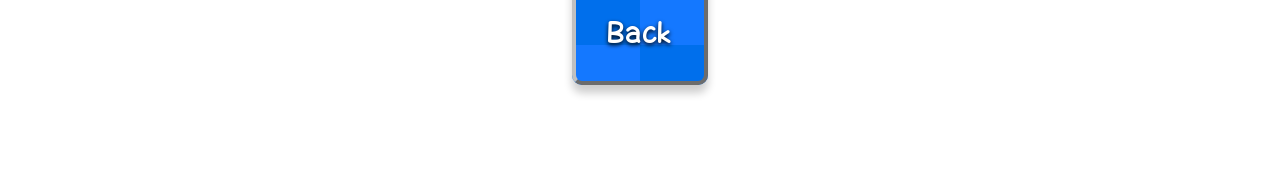
==== commit f09a9734: "Polish Fixed issues with hovering cursor over the edge of tilt-boxes. Removed some irrelevant/obsole" ====
--- a/adventuresinboxland.html
+++ b/adventuresinboxland.html
@@ -23,7 +23,9 @@
 <h2>Customize!</h2>
 <h4>Create your very own Boxlandian!</h4>
 <div class="align_center">
+<span class="tilt-box">
 <img class="expandable-image tilt-image" src="images/customize.jpg">
+</span>
 </div>
 </section>
 
@@ -31,7 +33,9 @@
 <h2>Go fishing!</h2>
 <h4>There are over a hundred different fish and items you can catch at multiple fishing locations!</h4>
 <div class="align_center">
+<span class="tilt-box">
 <img class="expandable-image tilt-image" src="images/fishing.jpg">
+</span>
 </div>
 </section>
 
@@ -39,26 +43,48 @@
 <h2>Battle!</h2>
 <h4>Fight against otherworldly foe to save Box Land!</h4>
 <div class="align_center">
+<span class="tilt-box">
 <img class="expandable-image tilt-image" src="images/battle.jpg">
+</span>
 </div>
 </section>
 
+<!-- Image gallery -->
 <section class="gamebox">
 <h2>Gallery</h2>
 <h4>Sights from across Box Land...</h4>
 <div class="gallery">
+
+<span class="tilt-box">
 <img class="expandable-image tilt-image" src="images/thumbs/gallery1.jpg" data-full="images/gallery1.jpg">
+</span>
+
+<span class="tilt-box">
 <img class="expandable-image tilt-image" src="images/thumbs/gallery2.jpg" data-full="images/gallery2.jpg">
+</span>
+
+<span class="tilt-box">
 <img class="expandable-image tilt-image" src="images/thumbs/gallery3.jpg" data-full="images/gallery3.jpg">
+</span>
+
+<span class="tilt-box">
 <img class="expandable-image tilt-image" src="images/thumbs/gallery4.jpg" data-full="images/gallery4.jpg">
+</span>
+
+<span class="tilt-box">
 <img class="expandable-image tilt-image" src="images/thumbs/gallery5.jpg" data-full="images/gallery5.jpg">
+</span>
+
+<span class="tilt-box">
 <img class="expandable-image tilt-image" src="images/thumbs/gallery6.jpg" data-full="images/gallery6.jpg">
+</span>
+
 </div>
 </section>
 
 <div class="align_center bottom-link">
 <a class="biglink" href="index.html">Back</a>
-
+</div>
 </main>
 
 
--- a/css/styles.css
+++ b/css/styles.css
@@ -1,61 +1,57 @@
 @font-face {
-    font-family: beKind;
-    src: url(../css/bekind.otf);
-    font-weight: bold;
+  font-family: beKind;
+  src: url(../css/bekind.otf);
+  font-weight: bold;
 }
 
 html {
-    background-image: url(../images/bg.png);
-    display: table;
-    margin: auto;
-    background-attachment: fixed;
+  background-image: url(../images/bg.png);
+  background-attachment: fixed;
 }
 
 body {
-    display: table-cell;
-    vertical-align: middle;
+  margin: 0;
 }
 
 .gallery {
-    display: grid;
-    grid-template-columns: repeat(auto-fit, minmax(180px, 1fr));
-    gap: 1.5em;
-    justify-items: center;
-    align-items: center;
-    padding: 2em;
-    box-sizing: border-box;
-}
-
-.gallery img {
-    width: 100%;
-    max-width: 250px;
-    height: auto;
+  display: grid;
+  grid-template-columns: repeat(auto-fit, minmax(180px, 1fr));
+  gap: 1.5em;
+  justify-items: center;
+  align-items: center;
+  padding: 2em;
+  box-sizing: border-box;
+}
+
+.gallery .tilt-box {
+  width: 100%;
+  max-width: 250px;
 }
 
 .headerbox {
-    background-image: url(../images/bg2.png);
-    border: 4px silver outset;
-    border-radius: 10px;
-    padding: 1em;
-    margin: 3em auto;
-    box-sizing: border-box;
-    box-shadow: 0px 8px 8px rgba(0, 0, 0, 0.2);
-    text-align: center;
+  background-image: url(../images/bg2.png);
+  border: 4px silver outset;
+  border-radius: 10px;
+  padding: 1em;
+  margin: 3em auto;
+  box-sizing: border-box;
+  box-shadow: 0px 8px 8px rgba(0, 0, 0, 0.2);
+  text-align: center;
 }
 
 .gamebox {
-    background-image: url(../images/bg3.png);
-    border: 4px silver outset;
-    border-radius: 10px;
-    padding: 1em 1em 6em 1em;
-    margin: 3em auto;
-    box-sizing: border-box;
-    box-shadow: 0px 8px 8px rgba(0, 0, 0, 0.2);
+  background-image: url(../images/bg3.png);
+  border: 4px silver outset;
+  border-radius: 10px;
+  padding: 1em 1em 6em 1em;
+  margin: 3em auto;
+  box-sizing: border-box;
+  box-shadow: 0px 8px 8px rgba(0, 0, 0, 0.2);
 }
 
 .bottom-link {
-    margin-top: 5em;
-    margin-bottom: 8em;
+  margin-top: 5em;
+  margin-bottom: 8em;
 }
 
 a.biglink,
@@ -84,21 +80,18 @@
 }
 
 .align_center {
-    text-align: center;
+  text-align: center;
 }
 
 img {
-    display: inline-block;
-    border: 4px silver outset;
-    border-radius: 10px;
-    width: min(85%, 40em);
-    max-width: 100%;
-    height: auto;
-    box-shadow: 1px 1px 2em white;
-    transition-duration: 0.25s;
-}
-img:hover {
-    box-shadow: 1px 1px 2em white;
+  display: inline-block;
+  border: 4px silver outset;
+  border-radius: 10px;
+  width: min(85%, 40em);
+  max-width: 100%;
+  height: auto;
+  box-shadow: 1px 1px 2em white;
+  transition-duration: 0.25s;
 }
 
 h1 {
@@ -128,81 +121,96 @@
 p,
 ul,
 li {
-    color: white;
-    text-align: center;
-    text-shadow: 0px 2px 4px black;
-    padding-left: clamp(0.5em, 4vw, 2em);
-    padding-right: clamp(0.5em, 4vw, 2em);
+  color: white;
+  text-align: center;
+  text-shadow: 0px 2px 4px black;
+  padding-left: clamp(0.5em, 4vw, 2em);
+  padding-right: clamp(0.5em, 4vw, 2em);
 }
 
 p {
-    max-width: 45em;
-    margin-left: auto;
-    margin-right: auto;
+  max-width: 45em;
+  margin-left: auto;
+  margin-right: auto;
 }
 
 h1, h2, h3, h4 {
-    font-family: beKind;
+  font-family: beKind;
 }
 
 header,
 section {
-    max-width: 75em;
-    width: min(100% - 2em, 75em);
-    box-sizing: border-box;
+  width: min(100% - 2em, 75em);
+  box-sizing: border-box;
 }
 
 /* Click-to-expand image popup */
 .tilt-image {
-    transform-style: preserve-3d;
-    will-change: transform;
-}
-
-.expandable-image {
-    cursor: zoom-in;
+  transform-style: preserve-3d;
+  will-change: transform;
+}
+
+.tilt-box {
+  display: inline-block;
+  width: min(85%, 40em);
+  padding: 0.75em;
+  margin: -0.75em;
+  box-sizing: border-box;
+  cursor: zoom-in;
+}
+
+.tilt-box.game-link {
+  cursor: pointer;
+}
+
+.tilt-box img {
+  display: block;
+  width: 100%;
+  height: auto;
+  pointer-events: none;
 }
 
 .image-popup {
-    display: flex;
-    position: fixed;
-    z-index: 9999;
-    inset: 0;
-    background-color: rgba(0, 0, 0, 0.85);
-
-    justify-content: center;
-    align-items: center;
-    padding: 20px;
-
-    opacity: 0;
-    visibility: hidden;
-    pointer-events: none;
-    transition: opacity 0.2s ease, visibility 0.2s ease;
+  display: flex;
+  position: fixed;
+  z-index: 9999;
+  inset: 0;
+  background-color: rgba(0, 0, 0, 0.85);
+
+  justify-content: center;
+  align-items: center;
+  padding: 20px;
+
+  opacity: 0;
+  visibility: hidden;
+  pointer-events: none;
+  transition: opacity 0.2s ease, visibility 0.2s ease;
 }
 
 .image-popup.active {
-    opacity: 1;
-    visibility: visible;
-    pointer-events: auto;
+  opacity: 1;
+  visibility: visible;
+  pointer-events: auto;
 }
 
 .image-popup img {
-    width: auto;
-    max-width: 95vw;
-    max-height: 90vh;
-    object-fit: contain;
-    cursor: zoom-out;
-    border: 4px silver outset;
-    border-radius: 10px;
-    box-shadow: 1px 1px 3em white;
+  width: auto;
+  max-width: 95vw;
+  max-height: 90vh;
+  object-fit: contain;
+  cursor: zoom-out;
+  border: 4px silver outset;
+  border-radius: 10px;
+  box-shadow: 1px 1px 3em white;
 }
 
 .close-popup {
-    position: fixed;
-    top: 15px;
-    right: 25px;
-    color: white;
-    font-size: 42px;
-    font-weight: bold;
-    line-height: 1;
-    cursor: pointer;
-}
+  position: fixed;
+  top: 15px;
+  right: 25px;
+  color: white;
+  font-size: 42px;
+  font-weight: bold;
+  line-height: 1;
+  cursor: pointer;
+}
